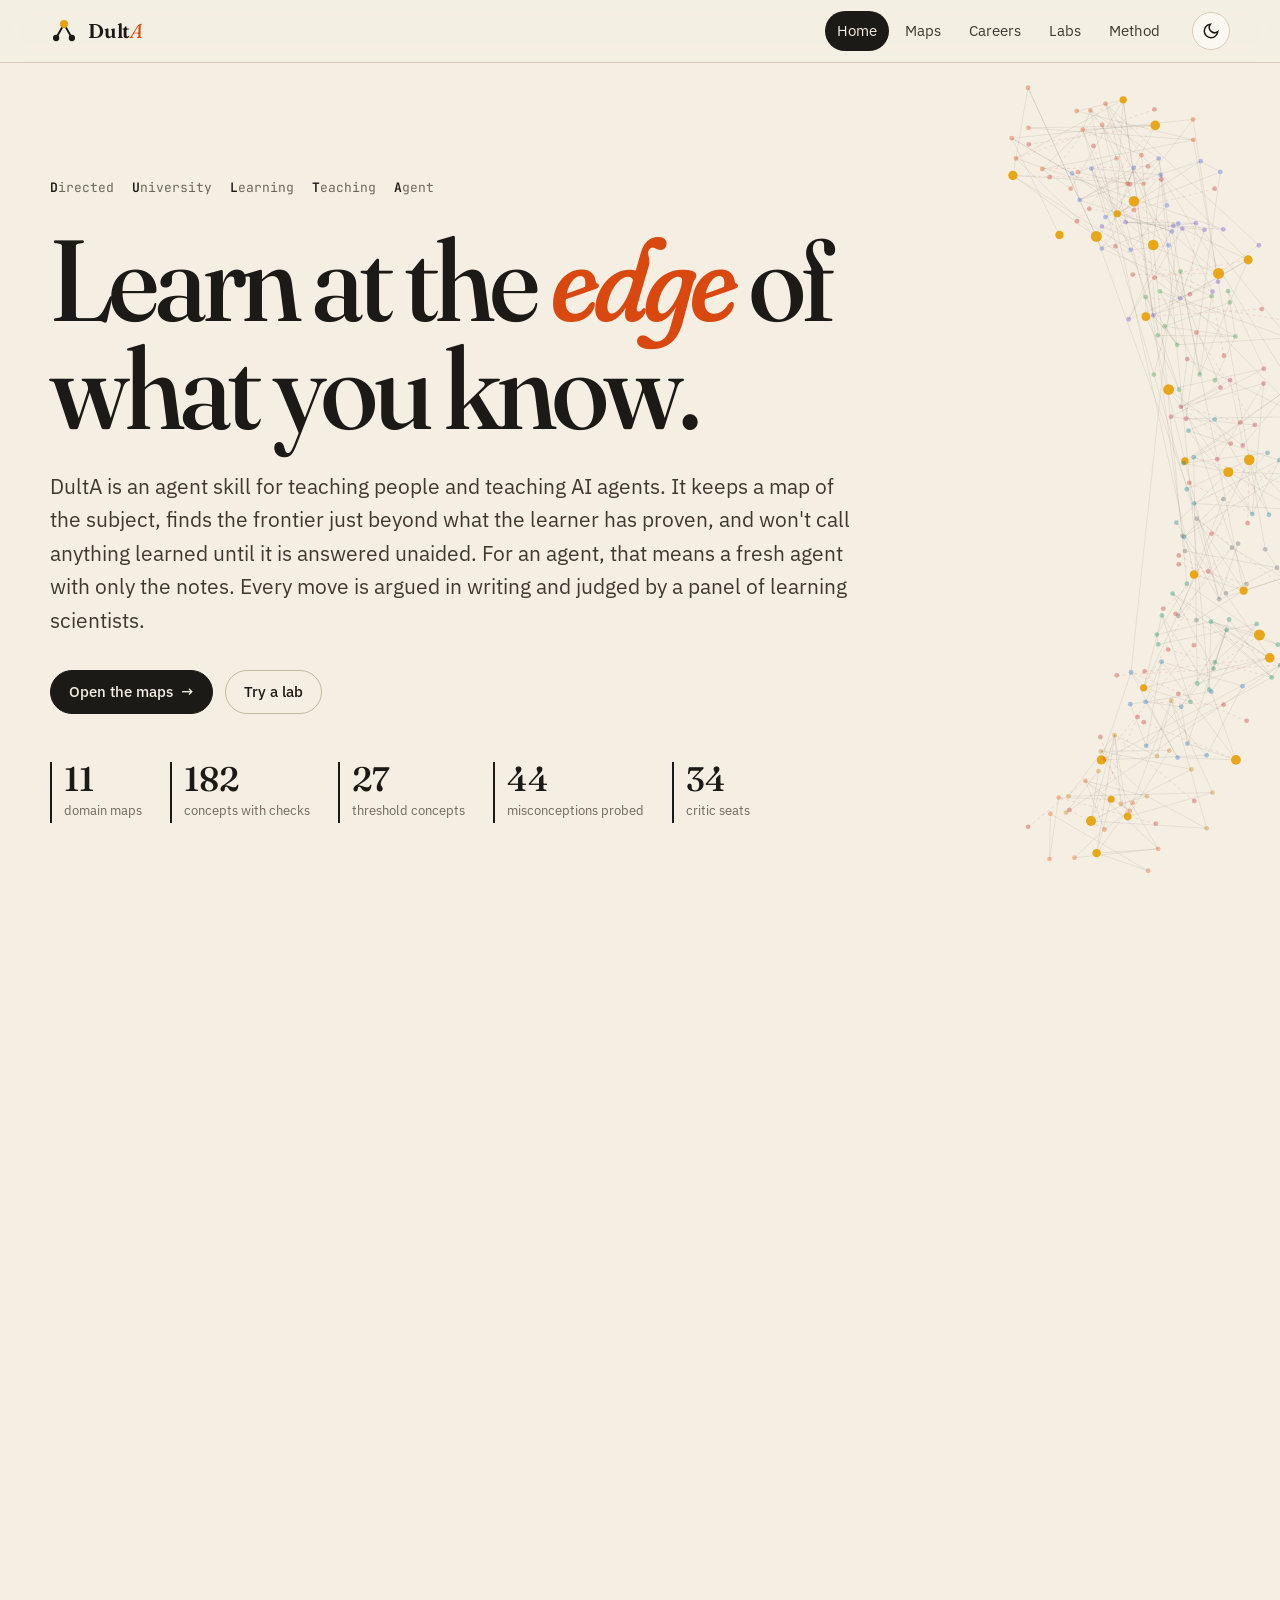
==== index.html @ 10880b82 "Root index.html redirects to site/ when the repo root is served" ====
<!doctype html>
<html lang="en">
<head>
<meta charset="utf-8">
<title>DULTA</title>
<meta http-equiv="refresh" content="0; url=site/">
<link rel="canonical" href="site/">
</head>
<body>
<p>The DULTA site lives in <a href="site/">site/</a>.</p>
</body>
</html>
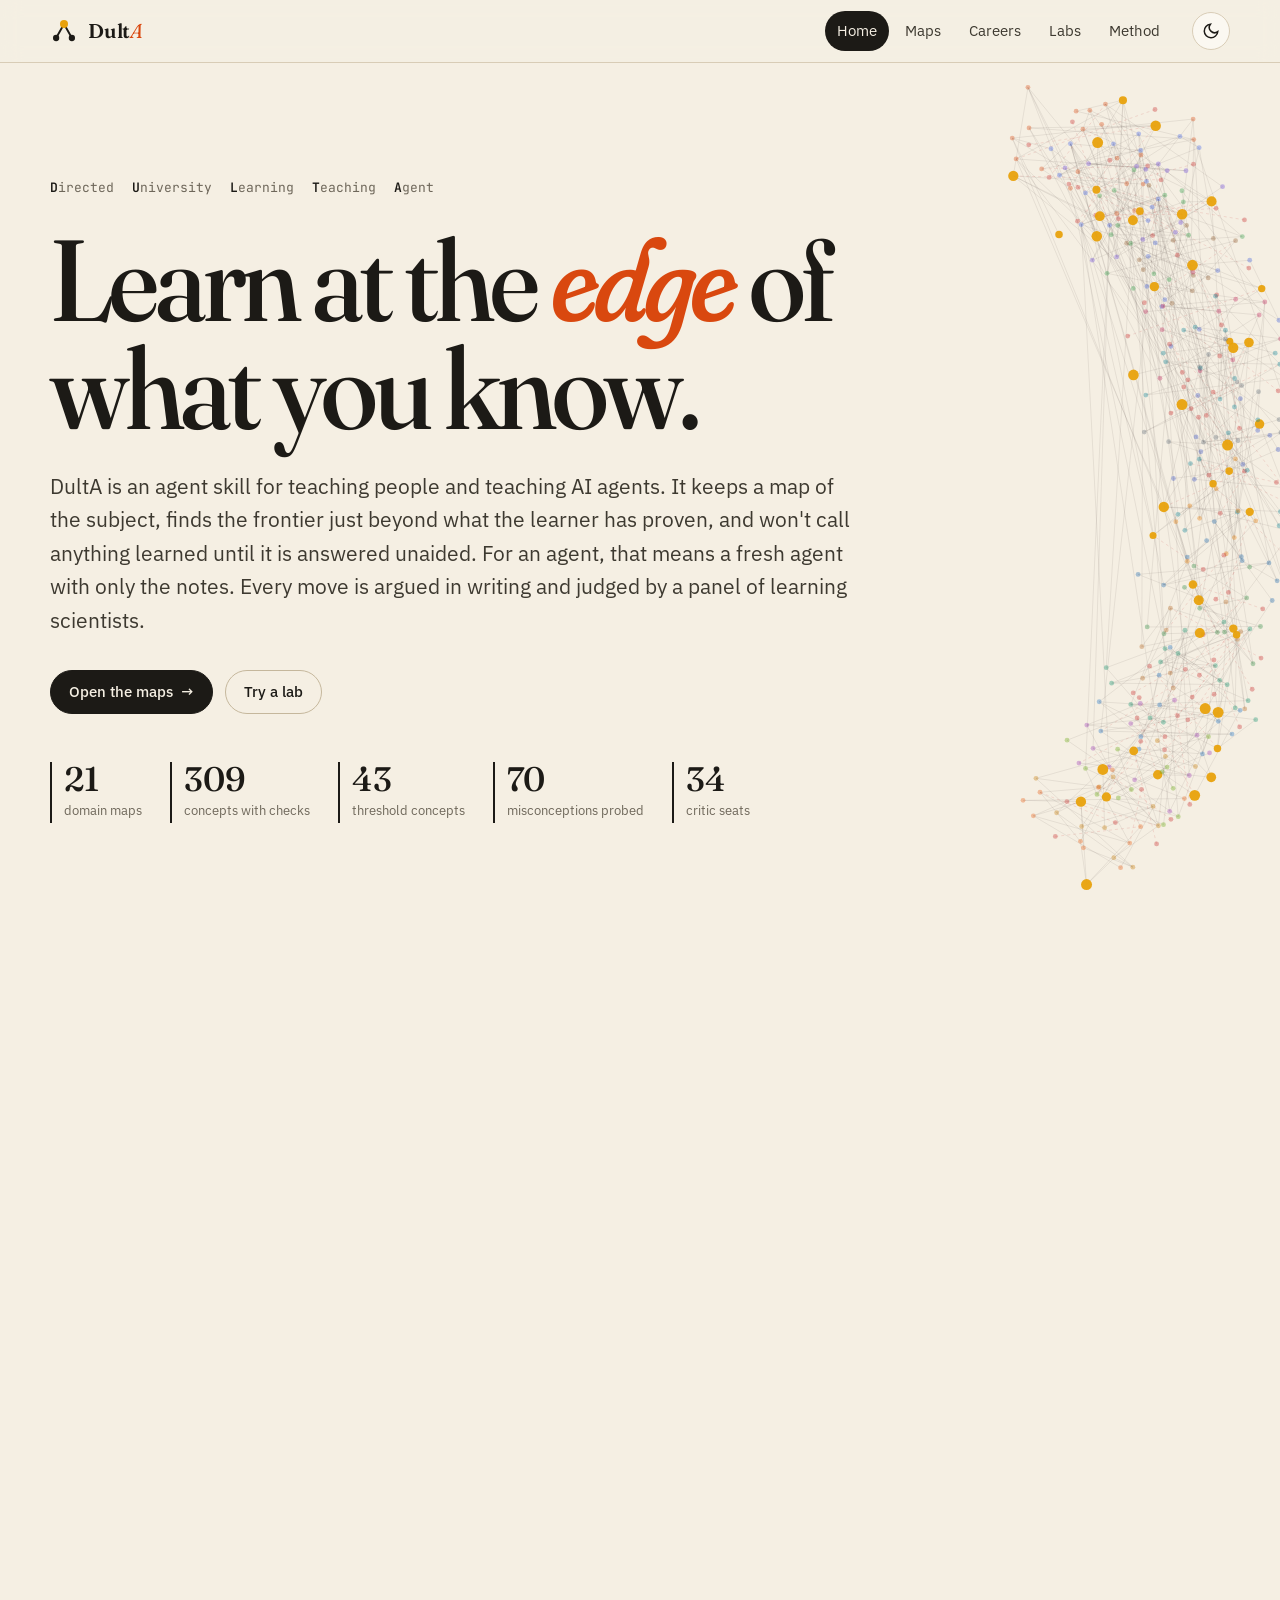
==== commit 00bc0d56: "Deploy-ready Vercel config in root and site/, and a favicon.svg on every page - root vercel.json: fr" ====
--- a/index.html
+++ b/index.html
@@ -5,6 +5,7 @@
 <title>DULTA</title>
 <meta http-equiv="refresh" content="0; url=site/">
 <link rel="canonical" href="site/">
+<link rel="icon" href="site/favicon.svg" type="image/svg+xml">
 </head>
 <body>
 <p>The DULTA site lives in <a href="site/">site/</a>.</p>
